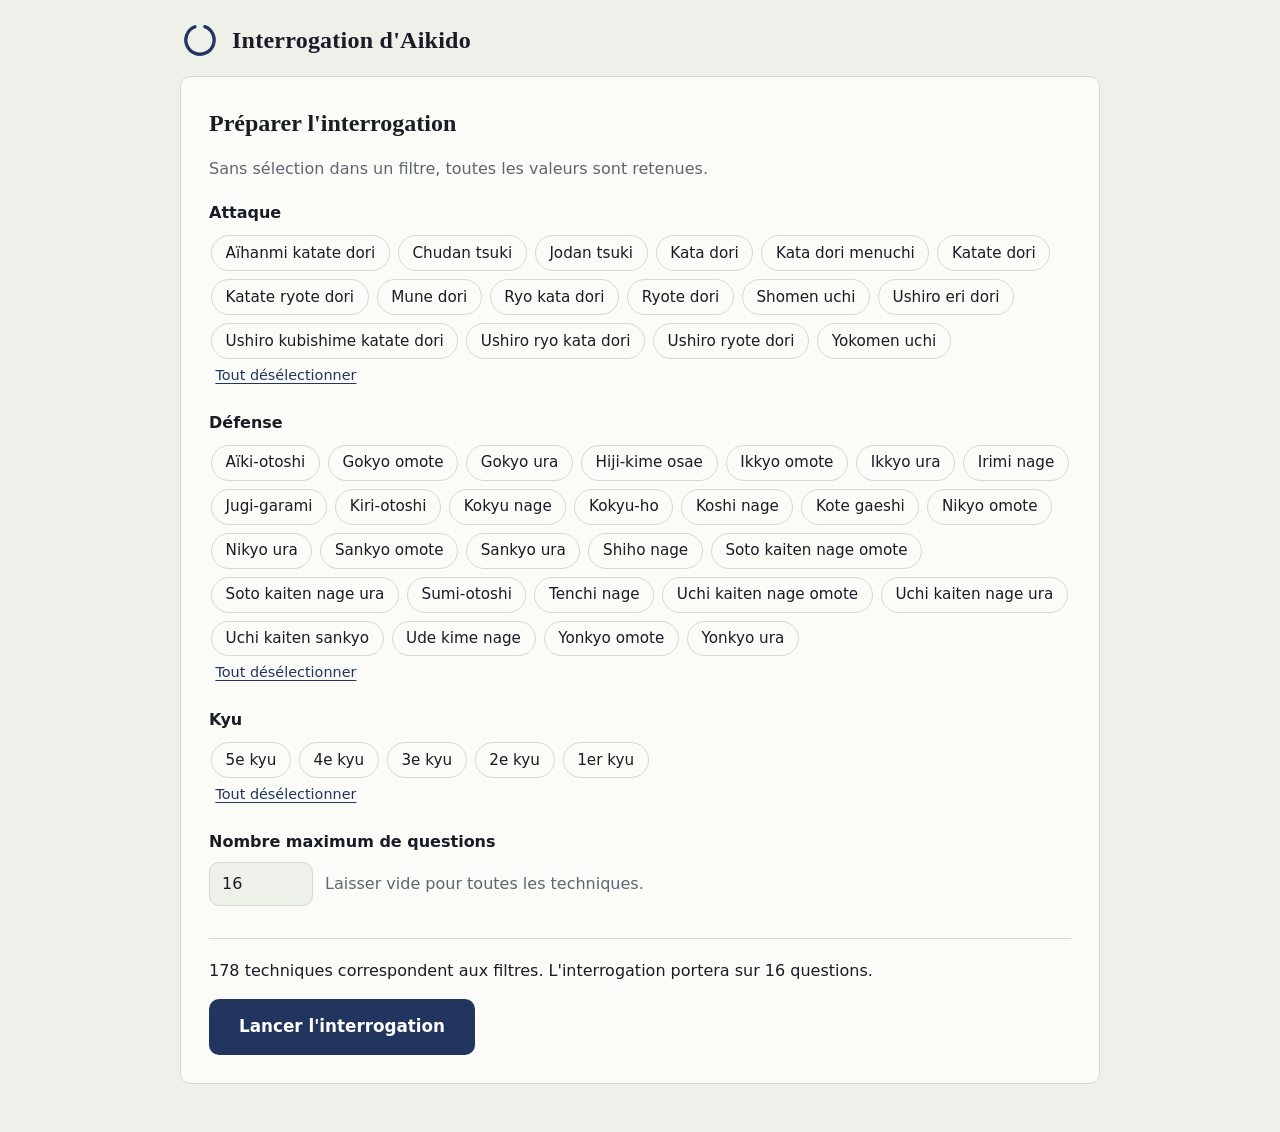
==== index.html @ fa160130 "Structure du carnet de révision" ====
<!DOCTYPE html>
<html lang="fr">
<head>
  <meta charset="utf-8">
  <meta name="viewport" content="width=device-width, initial-scale=1">
  <title>Interrogation d'Aikido</title>
  <link rel="stylesheet" href="style.css">
</head>
<body>

  <header class="site-header">
    <svg class="enso" viewBox="0 0 48 48" aria-hidden="true">
      <circle cx="24" cy="24" r="17" fill="none" stroke="currentColor" stroke-width="4"
              stroke-linecap="round" stroke-dasharray="94 13" transform="rotate(-70 24 24)"/>
    </svg>
    <h1>Interrogation d'Aikido</h1>
  </header>

  <main>

    <!-- ============ 1. Préparation ============ -->
    <section id="screen-setup" class="panel" aria-labelledby="setup-title">
      <h2 id="setup-title" tabindex="-1">Préparer l'interrogation</h2>

      <p id="load-status" class="muted">Chargement des techniques…</p>

      <div id="load-error" class="notice notice-error" role="alert" hidden>
        <p id="load-error-msg"></p>
        <p>
          <label class="btn btn-secondary file-btn">
            Choisir le fichier JSON
            <input type="file" id="json-file" accept=".json,application/json">
          </label>
        </p>
      </div>

      <form id="setup-form" hidden>
        <p class="muted">Sans sélection dans un filtre, toutes les valeurs sont retenues.</p>

        <fieldset>
          <legend>Attaque</legend>
          <div id="group-attaque" class="chips"></div>
          <button type="button" class="link-btn" data-clear="attaque">Tout désélectionner</button>
        </fieldset>

        <fieldset>
          <legend>Défense</legend>
          <div id="group-defense" class="chips"></div>
          <button type="button" class="link-btn" data-clear="defense">Tout désélectionner</button>
        </fieldset>

        <fieldset>
          <legend>Kyu</legend>
          <div id="group-kyu" class="chips"></div>
          <button type="button" class="link-btn" data-clear="kyu">Tout désélectionner</button>
        </fieldset>

        <fieldset>
          <legend>Nombre maximum de questions</legend>
          <div class="max-row">
            <input type="number" id="max-questions" min="1" step="1" value="16" inputmode="numeric">
            <span class="muted">Laisser vide pour toutes les techniques.</span>
          </div>
        </fieldset>

        <div class="setup-footer">
          <p id="match-info" class="match-info" aria-live="polite"></p>
          <button type="submit" id="btn-start" class="btn btn-primary btn-large">Lancer l'interrogation</button>
        </div>
      </form>
    </section>

    <!-- ============ 2. Interrogation ============ -->
    <section id="screen-quiz" class="panel" aria-label="Interrogation en cours" hidden>

      <div class="quiz-top">
        <div class="counter">
          <svg class="ring" viewBox="0 0 72 72" aria-hidden="true">
            <circle class="ring-track" cx="36" cy="36" r="30"/>
            <circle id="ring-fill" class="ring-fill" cx="36" cy="36" r="30"/>
          </svg>
          <span id="remaining" class="ring-number" aria-hidden="true">0</span>
          <div class="counter-text">
            <strong id="remaining-text">0 technique restante</strong>
            <span id="progress-text" class="muted">Technique 1 sur 1</span>
          </div>
        </div>

        <div class="quiz-top-right">
          <span id="status-badge" class="badge" data-status="none">Non évaluée</span>
          <button type="button" id="btn-stop" class="link-btn">Terminer maintenant</button>
        </div>
      </div>

      <div class="technique">
        <div class="tech-block">
          <span class="label">Attaque</span>
          <p id="q-attaque" class="tech-name"></p>
        </div>
        <div class="tech-block">
          <span class="label">Défense attendue</span>
          <p id="q-defense" class="tech-name"></p>
        </div>
        <p id="q-kyu" class="kyu-tag"></p>
      </div>

      <div class="video-frame">
        <video id="video" controls preload="metadata" playsinline></video>
        <div id="video-msg" class="video-msg" hidden>
          <p>Vidéo introuvable</p>
          <p id="video-msg-file" class="video-msg-file"></p>
        </div>
      </div>

      <div id="indication-box" class="indication" hidden>
        <span class="label">Indication</span>
        <p id="indication-text"></p>
      </div>

      <div class="actions">
        <button type="button" id="btn-ok" class="btn btn-ok">OK</button>
        <button type="button" id="btn-work" class="btn btn-work">À travailler</button>
        <button type="button" id="btn-play" class="btn btn-secondary">Jouer la vidéo</button>
        <button type="button" id="btn-indication" class="btn btn-secondary">Afficher l'indication</button>
        <button type="button" id="btn-next" class="btn btn-primary">Suivant</button>
      </div>
    </section>

    <!-- ============ 3. Rapport ============ -->
    <section id="screen-report" class="panel" aria-labelledby="report-title" hidden>
      <h2 id="report-title" tabindex="-1">Rapport d'interrogation</h2>

      <dl class="report-meta">
        <div><dt>Date</dt><dd id="report-date"></dd></div>
        <div><dt>Filtres</dt><dd id="report-filters"></dd></div>
        <div><dt>Résultat</dt><dd id="report-summary"></dd></div>
      </dl>

      <p id="report-note" class="notice" hidden></p>

      <div class="table-wrap">
        <table class="report-table">
          <thead>
            <tr>
              <th scope="col">Technique</th>
              <th scope="col">Kyu</th>
              <th scope="col">Résultat</th>
            </tr>
          </thead>
          <tbody id="report-body"></tbody>
        </table>
      </div>

      <div class="actions report-actions">
        <button type="button" id="btn-print" class="btn btn-secondary">Imprimer le rapport</button>
        <button type="button" id="btn-retry" class="btn btn-work">Refaire les techniques à travailler</button>
        <button type="button" id="btn-new" class="btn btn-primary">Nouvelle interrogation</button>
      </div>
    </section>

  </main>

  <script src="script.js"></script>
</body>
</html>
---- style.css ----
/* ==========================================================
   Interrogation d'Aikido — feuille de style
   Palette : gofun (blanc craie), sumi (encre), ai (indigo),
             matcha (vert, OK), beni (rose-rouge, à travailler)
   ========================================================== */

:root {
  --bg: #eef0ea;
  --surface: #fbfbf8;
  --ink: #191c24;
  --muted: #5f6572;
  --line: #d6d9d0;

  --ai: #22355e;
  --ai-ink: #ffffff;
  --ok: #3b6f43;
  --ok-ink: #ffffff;
  --ok-soft: #dcebdd;
  --work: #a3304a;
  --work-soft: #f5dfe4;

  --font-body: "Avenir Next", "Segoe UI Variable", "Segoe UI", system-ui, -apple-system, Roboto, sans-serif;
  --font-name: "Hiragino Mincho ProN", "Yu Mincho", "Iowan Old Style", "Palatino Linotype", Palatino, Georgia, serif;

  --radius: 10px;
  --focus: 0 0 0 3px color-mix(in srgb, var(--ai) 45%, transparent);
}

@media (prefers-color-scheme: dark) {
  :root {
    --bg: #0f1218;
    --surface: #171c26;
    --ink: #e8e9e3;
    --muted: #9ba1ae;
    --line: #2b3242;

    --ai: #9db2e6;
    --ai-ink: #0e1524;
    --ok: #7cc78b;
    --ok-ink: #0c1d10;
    --ok-soft: #17301d;
    --work: #f08ea4;
    --work-soft: #3a1b25;
  }
}

*, *::before, *::after { box-sizing: border-box; }

[hidden] { display: none !important; }

html { -webkit-text-size-adjust: 100%; }

body {
  margin: 0;
  background: var(--bg);
  color: var(--ink);
  font-family: var(--font-body);
  font-size: 1rem;
  line-height: 1.5;
}

/* ---------- En-tête ---------- */

.site-header {
  display: flex;
  align-items: center;
  gap: 0.75rem;
  max-width: 960px;
  margin: 0 auto;
  padding: 1.25rem 1.25rem 0.5rem;
  color: var(--ai);
}

.site-header h1 {
  margin: 0;
  font-family: var(--font-name);
  font-size: 1.5rem;
  font-weight: 600;
  letter-spacing: 0.01em;
  color: var(--ink);
}

.enso { width: 2.5rem; height: 2.5rem; flex: none; }

/* ---------- Structure ---------- */

main {
  max-width: 960px;
  margin: 0 auto;
  padding: 0.5rem 1.25rem 3rem;
}

.panel {
  background: var(--surface);
  border: 1px solid var(--line);
  border-radius: var(--radius);
  padding: 1.75rem;
}

h2 {
  margin: 0 0 1rem;
  font-family: var(--font-name);
  font-size: 1.5rem;
  font-weight: 600;
}

h2:focus { outline: none; }

.muted { color: var(--muted); }

.label {
  display: block;
  font-size: 0.875rem;
  color: var(--muted);
}

/* ---------- Boutons ---------- */

.btn {
  display: inline-flex;
  align-items: center;
  justify-content: center;
  min-height: 3.25rem;
  padding: 0.6rem 1.1rem;
  border: 2px solid transparent;
  border-radius: var(--radius);
  font: inherit;
  font-weight: 600;
  cursor: pointer;
  text-align: center;
  transition: background-color 0.15s, border-color 0.15s, color 0.15s;
}

.btn:focus-visible,
.link-btn:focus-visible,
.chip input:focus-visible + span,
input[type="number"]:focus-visible {
  outline: none;
  box-shadow: var(--focus);
}

.btn-primary { background: var(--ai); color: var(--ai-ink); }
.btn-primary:hover { filter: brightness(1.1); }

.btn-ok { background: var(--ok); color: var(--ok-ink); }
.btn-ok:hover { filter: brightness(1.1); }

.btn-work { background: transparent; border-color: var(--work); color: var(--work); }
.btn-work:hover { background: var(--work-soft); }

.btn-secondary { background: transparent; border-color: var(--line); color: var(--ink); }
.btn-secondary:hover { border-color: var(--ai); }

.btn-large { min-height: 3.5rem; padding-inline: 1.75rem; font-size: 1.05rem; }

.btn:disabled { opacity: 0.45; cursor: not-allowed; }

.link-btn {
  padding: 0.25rem 0.4rem;
  border: 0;
  border-radius: 6px;
  background: none;
  color: var(--ai);
  font: inherit;
  font-size: 0.9rem;
  text-decoration: underline;
  text-underline-offset: 3px;
  cursor: pointer;
}

.file-btn { cursor: pointer; }
.file-btn input { position: absolute; width: 1px; height: 1px; opacity: 0; }
.file-btn:focus-within { box-shadow: var(--focus); }

/* ---------- Écran de préparation ---------- */

fieldset {
  margin: 1.25rem 0 0;
  padding: 0;
  border: 0;
}

legend {
  margin-bottom: 0.5rem;
  padding: 0;
  font-weight: 600;
}

.chips {
  display: flex;
  flex-wrap: wrap;
  gap: 0.5rem;
  overflow-y: auto;
  padding: 2px;
}

.chip { position: relative; }

.chip input {
  position: absolute;
  inset: 0;
  opacity: 0;
  margin: 0;
  cursor: pointer;
}

.chip span {
  display: inline-block;
  padding: 0.35rem 0.85rem;
  border: 1.5px solid var(--line);
  border-radius: 999px;
  background: transparent;
  font-size: 0.95rem;
  transition: background-color 0.12s, border-color 0.12s, color 0.12s;
}

.chip:hover span { border-color: var(--ai); }

.chip input:checked + span {
  background: var(--ai);
  border-color: var(--ai);
  color: var(--ai-ink);
}

.max-row {
  display: flex;
  flex-wrap: wrap;
  align-items: center;
  gap: 0.75rem;
}

input[type="number"] {
  width: 6.5rem;
  min-height: 2.75rem;
  padding: 0.4rem 0.75rem;
  border: 1.5px solid var(--line);
  border-radius: var(--radius);
  background: var(--bg);
  color: var(--ink);
  font: inherit;
}

.setup-footer {
  display: flex;
  flex-wrap: wrap;
  align-items: center;
  justify-content: space-between;
  gap: 1rem;
  margin-top: 2rem;
  padding-top: 1.25rem;
  border-top: 1px solid var(--line);
}

.match-info { margin: 0; }

.notice {
  margin: 0 0 1rem;
  padding: 0.85rem 1rem;
  border-left: 4px solid var(--ai);
  border-radius: 6px;
  background: var(--bg);
}

.notice p { margin: 0 0 0.75rem; }
.notice p:last-child { margin-bottom: 0; }
.notice-error { border-left-color: var(--work); }

/* ---------- Écran d'interrogation ---------- */

.quiz-top {
  display: flex;
  flex-wrap: wrap;
  align-items: center;
  justify-content: space-between;
  gap: 1rem;
}

.counter {
  position: relative;
  display: flex;
  align-items: center;
  gap: 1rem;
}

/* Le cercle se referme à mesure que l'interrogation avance */
.ring { width: 4.5rem; height: 4.5rem; transform: rotate(-90deg); flex: none; }

.ring circle { fill: none; stroke-width: 5; }
.ring-track { stroke: var(--line); }
.ring-fill {
  stroke: var(--ai);
  stroke-linecap: round;
  transition: stroke-dashoffset 0.5s ease;
}

.ring-number {
  position: absolute;
  left: 0;
  top: 0;
  width: 4.5rem;
  height: 4.5rem;
  display: grid;
  place-items: center;
  font-family: var(--font-name);
  font-size: 1.6rem;
  font-weight: 600;
}

.counter-text { display: flex; flex-direction: column; }

.quiz-top-right { display: flex; align-items: center; gap: 0.75rem; }

.badge {
  display: inline-block;
  padding: 0.25rem 0.8rem;
  border-radius: 999px;
  background: var(--bg);
  border: 1.5px solid var(--line);
  color: var(--muted);
  font-size: 0.9rem;
  font-weight: 600;
}

.badge[data-status="ok"] { background: var(--ok-soft); border-color: var(--ok); color: var(--ok); }
.badge[data-status="travail"] { background: var(--work-soft); border-color: var(--work); color: var(--work); }

.technique {
  display: grid;
  grid-template-columns: 1fr 1fr;
  gap: 0 2rem;
  margin: 1.75rem 0 1.25rem;
  padding: 1.25rem 0;
  border-block: 1px solid var(--line);
}

.tech-block + .tech-block {
  padding-left: 2rem;
  border-left: 1px solid var(--line);
}

.tech-name {
  margin: 0.15rem 0 0;
  font-family: var(--font-name);
  font-size: clamp(1.6rem, 4.2vw, 2.6rem);
  font-weight: 600;
  line-height: 1.15;
  overflow-wrap: anywhere;
}

.kyu-tag {
  grid-column: 1 / -1;
  margin: 0.9rem 0 0;
  color: var(--muted);
  font-size: 0.95rem;
}

.video-frame {
  position: relative;
  aspect-ratio: 16 / 9;
  overflow: hidden;
  border-radius: var(--radius);
  background: #0a0c10;
}

.video-frame video {
  display: block;
  width: 100%;
  height: 100%;
  object-fit: contain;
}

.video-msg {
  position: absolute;
  inset: 0;
  display: flex;
  flex-direction: column;
  align-items: center;
  justify-content: center;
  padding: 1rem;
  text-align: center;
  background: #0a0c10;
  color: #f0f0ea;
  pointer-events: none;
}

.video-msg p { margin: 0; }
.video-msg p:first-child { font-size: 1.1rem; font-weight: 600; }
.video-msg-file { margin-top: 0.35rem !important; color: #a9aeb9; font-size: 0.9rem; overflow-wrap: anywhere; }

.indication {
  margin-top: 1rem;
  padding: 0.9rem 1.1rem;
  border-left: 4px solid var(--ai);
  border-radius: 6px;
  background: var(--bg);
}

.indication p { margin: 0.2rem 0 0; }

.actions {
  display: grid;
  grid-template-columns: repeat(auto-fit, minmax(10rem, 1fr));
  gap: 0.75rem;
  margin-top: 1.25rem;
}

/* ---------- Rapport ---------- */

.report-meta {
  display: grid;
  gap: 0.6rem;
  margin: 0 0 1.25rem;
}

.report-meta div { display: flex; flex-wrap: wrap; gap: 0.25rem 1rem; }
.report-meta dt { min-width: 5.5rem; color: var(--muted); }
.report-meta dd { margin: 0; font-weight: 600; }

.table-wrap { overflow-x: auto; }

.report-table {
  width: 100%;
  border-collapse: collapse;
}

.report-table th,
.report-table td {
  padding: 0.65rem 0.75rem;
  border-bottom: 1px solid var(--line);
  text-align: left;
}

.report-table th { color: var(--muted); font-size: 0.9rem; font-weight: 600; }
.report-table td:nth-child(2) { color: var(--muted); white-space: nowrap; }
.report-table td:last-child { width: 1%; white-space: nowrap; }

.result-tag {
  display: inline-block;
  min-width: 6.5rem;
  padding: 0.15rem 0.7rem;
  border-radius: 999px;
  font-size: 0.9rem;
  font-weight: 600;
  text-align: center;
}

.result-tag[data-result="ok"] { background: var(--ok-soft); color: var(--ok); }
.result-tag[data-result="travail"] { background: var(--work-soft); color: var(--work); }

.report-actions { margin-top: 1.75rem; }

/* ---------- Petits écrans ---------- */

@media (max-width: 640px) {
  .panel { padding: 1.25rem; }

  .technique { grid-template-columns: 1fr; }

  .tech-block + .tech-block {
    margin-top: 1rem;
    padding-top: 1rem;
    padding-left: 0;
    border-left: 0;
    border-top: 1px solid var(--line);
  }

  .setup-footer .btn { width: 100%; }
}

@media (prefers-reduced-motion: reduce) {
  * { transition: none !important; }
}

/* ---------- Impression : uniquement le rapport ---------- */

@media print {
  body { background: #fff; color: #000; }
  .site-header,
  .actions,
  #screen-setup,
  #screen-quiz { display: none !important; }
  .panel { border: 0; padding: 0; background: #fff; }
  .result-tag { border: 1px solid #000; background: none !important; color: #000 !important; }
}
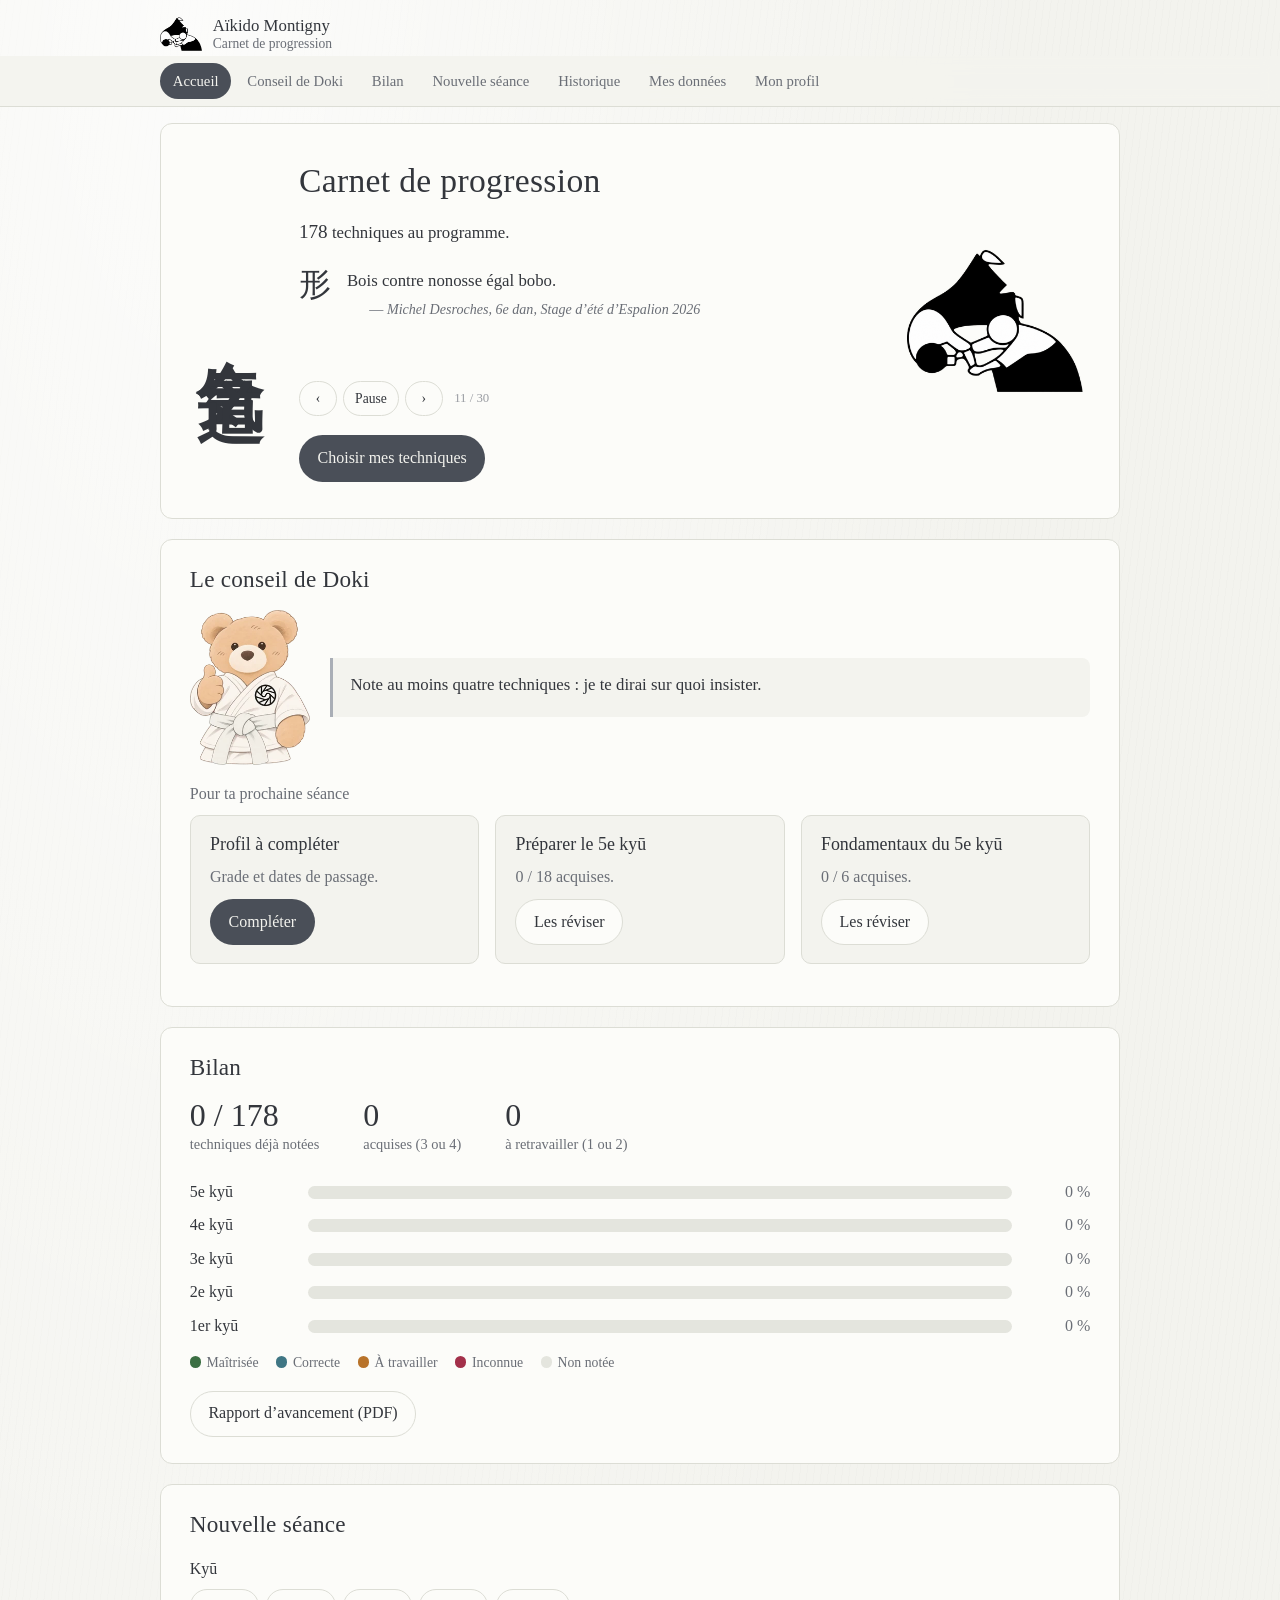
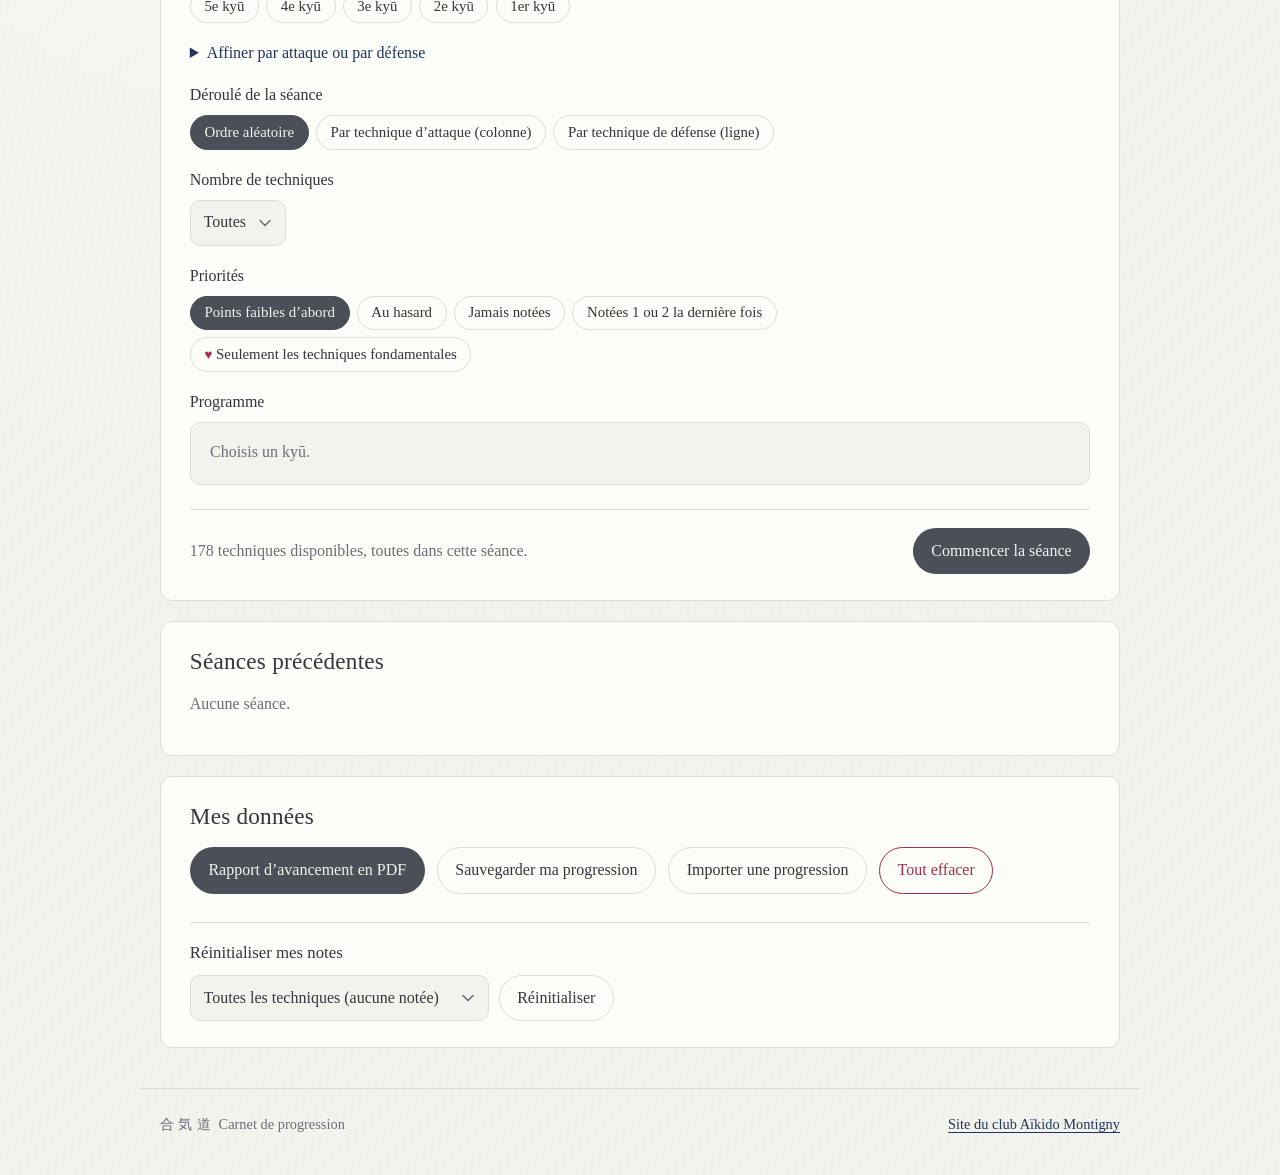
==== commit e4205809: "Add files via upload" ====
--- a/index.html
+++ b/index.html
@@ -1,165 +1,14 @@
 <!DOCTYPE html>
 <html lang="fr">
 <head>
-  <meta charset="utf-8">
-  <meta name="viewport" content="width=device-width, initial-scale=1">
-  <title>Interrogation d'Aikido</title>
-  <link rel="stylesheet" href="style.css">
+<meta charset="utf-8">
+<title>Aïkido Montigny · Carnet de progression</title>
+<meta name="viewport" content="width=device-width, initial-scale=1">
+<meta http-equiv="refresh" content="0; url=progression.html">
+<link rel="canonical" href="progression.html">
+<script>location.replace('progression.html' + location.hash);</script>
 </head>
 <body>
-
-  <header class="site-header">
-    <svg class="enso" viewBox="0 0 48 48" aria-hidden="true">
-      <circle cx="24" cy="24" r="17" fill="none" stroke="currentColor" stroke-width="4"
-              stroke-linecap="round" stroke-dasharray="94 13" transform="rotate(-70 24 24)"/>
-    </svg>
-    <h1>Interrogation d'Aikido</h1>
-  </header>
-
-  <main>
-
-    <!-- ============ 1. Préparation ============ -->
-    <section id="screen-setup" class="panel" aria-labelledby="setup-title">
-      <h2 id="setup-title" tabindex="-1">Préparer l'interrogation</h2>
-
-      <p id="load-status" class="muted">Chargement des techniques…</p>
-
-      <div id="load-error" class="notice notice-error" role="alert" hidden>
-        <p id="load-error-msg"></p>
-        <p>
-          <label class="btn btn-secondary file-btn">
-            Choisir le fichier JSON
-            <input type="file" id="json-file" accept=".json,application/json">
-          </label>
-        </p>
-      </div>
-
-      <form id="setup-form" hidden>
-        <p class="muted">Sans sélection dans un filtre, toutes les valeurs sont retenues.</p>
-
-        <fieldset>
-          <legend>Attaque</legend>
-          <div id="group-attaque" class="chips"></div>
-          <button type="button" class="link-btn" data-clear="attaque">Tout désélectionner</button>
-        </fieldset>
-
-        <fieldset>
-          <legend>Défense</legend>
-          <div id="group-defense" class="chips"></div>
-          <button type="button" class="link-btn" data-clear="defense">Tout désélectionner</button>
-        </fieldset>
-
-        <fieldset>
-          <legend>Kyu</legend>
-          <div id="group-kyu" class="chips"></div>
-          <button type="button" class="link-btn" data-clear="kyu">Tout désélectionner</button>
-        </fieldset>
-
-        <fieldset>
-          <legend>Nombre maximum de questions</legend>
-          <div class="max-row">
-            <input type="number" id="max-questions" min="1" step="1" value="16" inputmode="numeric">
-            <span class="muted">Laisser vide pour toutes les techniques.</span>
-          </div>
-        </fieldset>
-
-        <div class="setup-footer">
-          <p id="match-info" class="match-info" aria-live="polite"></p>
-          <button type="submit" id="btn-start" class="btn btn-primary btn-large">Lancer l'interrogation</button>
-        </div>
-      </form>
-    </section>
-
-    <!-- ============ 2. Interrogation ============ -->
-    <section id="screen-quiz" class="panel" aria-label="Interrogation en cours" hidden>
-
-      <div class="quiz-top">
-        <div class="counter">
-          <svg class="ring" viewBox="0 0 72 72" aria-hidden="true">
-            <circle class="ring-track" cx="36" cy="36" r="30"/>
-            <circle id="ring-fill" class="ring-fill" cx="36" cy="36" r="30"/>
-          </svg>
-          <span id="remaining" class="ring-number" aria-hidden="true">0</span>
-          <div class="counter-text">
-            <strong id="remaining-text">0 technique restante</strong>
-            <span id="progress-text" class="muted">Technique 1 sur 1</span>
-          </div>
-        </div>
-
-        <div class="quiz-top-right">
-          <span id="status-badge" class="badge" data-status="none">Non évaluée</span>
-          <button type="button" id="btn-stop" class="link-btn">Terminer maintenant</button>
-        </div>
-      </div>
-
-      <div class="technique">
-        <div class="tech-block">
-          <span class="label">Attaque</span>
-          <p id="q-attaque" class="tech-name"></p>
-        </div>
-        <div class="tech-block">
-          <span class="label">Défense attendue</span>
-          <p id="q-defense" class="tech-name"></p>
-        </div>
-        <p id="q-kyu" class="kyu-tag"></p>
-      </div>
-
-      <div class="video-frame">
-        <video id="video" controls preload="metadata" playsinline></video>
-        <div id="video-msg" class="video-msg" hidden>
-          <p>Vidéo introuvable</p>
-          <p id="video-msg-file" class="video-msg-file"></p>
-        </div>
-      </div>
-
-      <div id="indication-box" class="indication" hidden>
-        <span class="label">Indication</span>
-        <p id="indication-text"></p>
-      </div>
-
-      <div class="actions">
-        <button type="button" id="btn-ok" class="btn btn-ok">OK</button>
-        <button type="button" id="btn-work" class="btn btn-work">À travailler</button>
-        <button type="button" id="btn-play" class="btn btn-secondary">Jouer la vidéo</button>
-        <button type="button" id="btn-indication" class="btn btn-secondary">Afficher l'indication</button>
-        <button type="button" id="btn-next" class="btn btn-primary">Suivant</button>
-      </div>
-    </section>
-
-    <!-- ============ 3. Rapport ============ -->
-    <section id="screen-report" class="panel" aria-labelledby="report-title" hidden>
-      <h2 id="report-title" tabindex="-1">Rapport d'interrogation</h2>
-
-      <dl class="report-meta">
-        <div><dt>Date</dt><dd id="report-date"></dd></div>
-        <div><dt>Filtres</dt><dd id="report-filters"></dd></div>
-        <div><dt>Résultat</dt><dd id="report-summary"></dd></div>
-      </dl>
-
-      <p id="report-note" class="notice" hidden></p>
-
-      <div class="table-wrap">
-        <table class="report-table">
-          <thead>
-            <tr>
-              <th scope="col">Technique</th>
-              <th scope="col">Kyu</th>
-              <th scope="col">Résultat</th>
-            </tr>
-          </thead>
-          <tbody id="report-body"></tbody>
-        </table>
-      </div>
-
-      <div class="actions report-actions">
-        <button type="button" id="btn-print" class="btn btn-secondary">Imprimer le rapport</button>
-        <button type="button" id="btn-retry" class="btn btn-work">Refaire les techniques à travailler</button>
-        <button type="button" id="btn-new" class="btn btn-primary">Nouvelle interrogation</button>
-      </div>
-    </section>
-
-  </main>
-
-  <script src="script.js"></script>
+<p><a href="progression.html">Ouvrir le carnet de progression</a></p>
 </body>
 </html>
